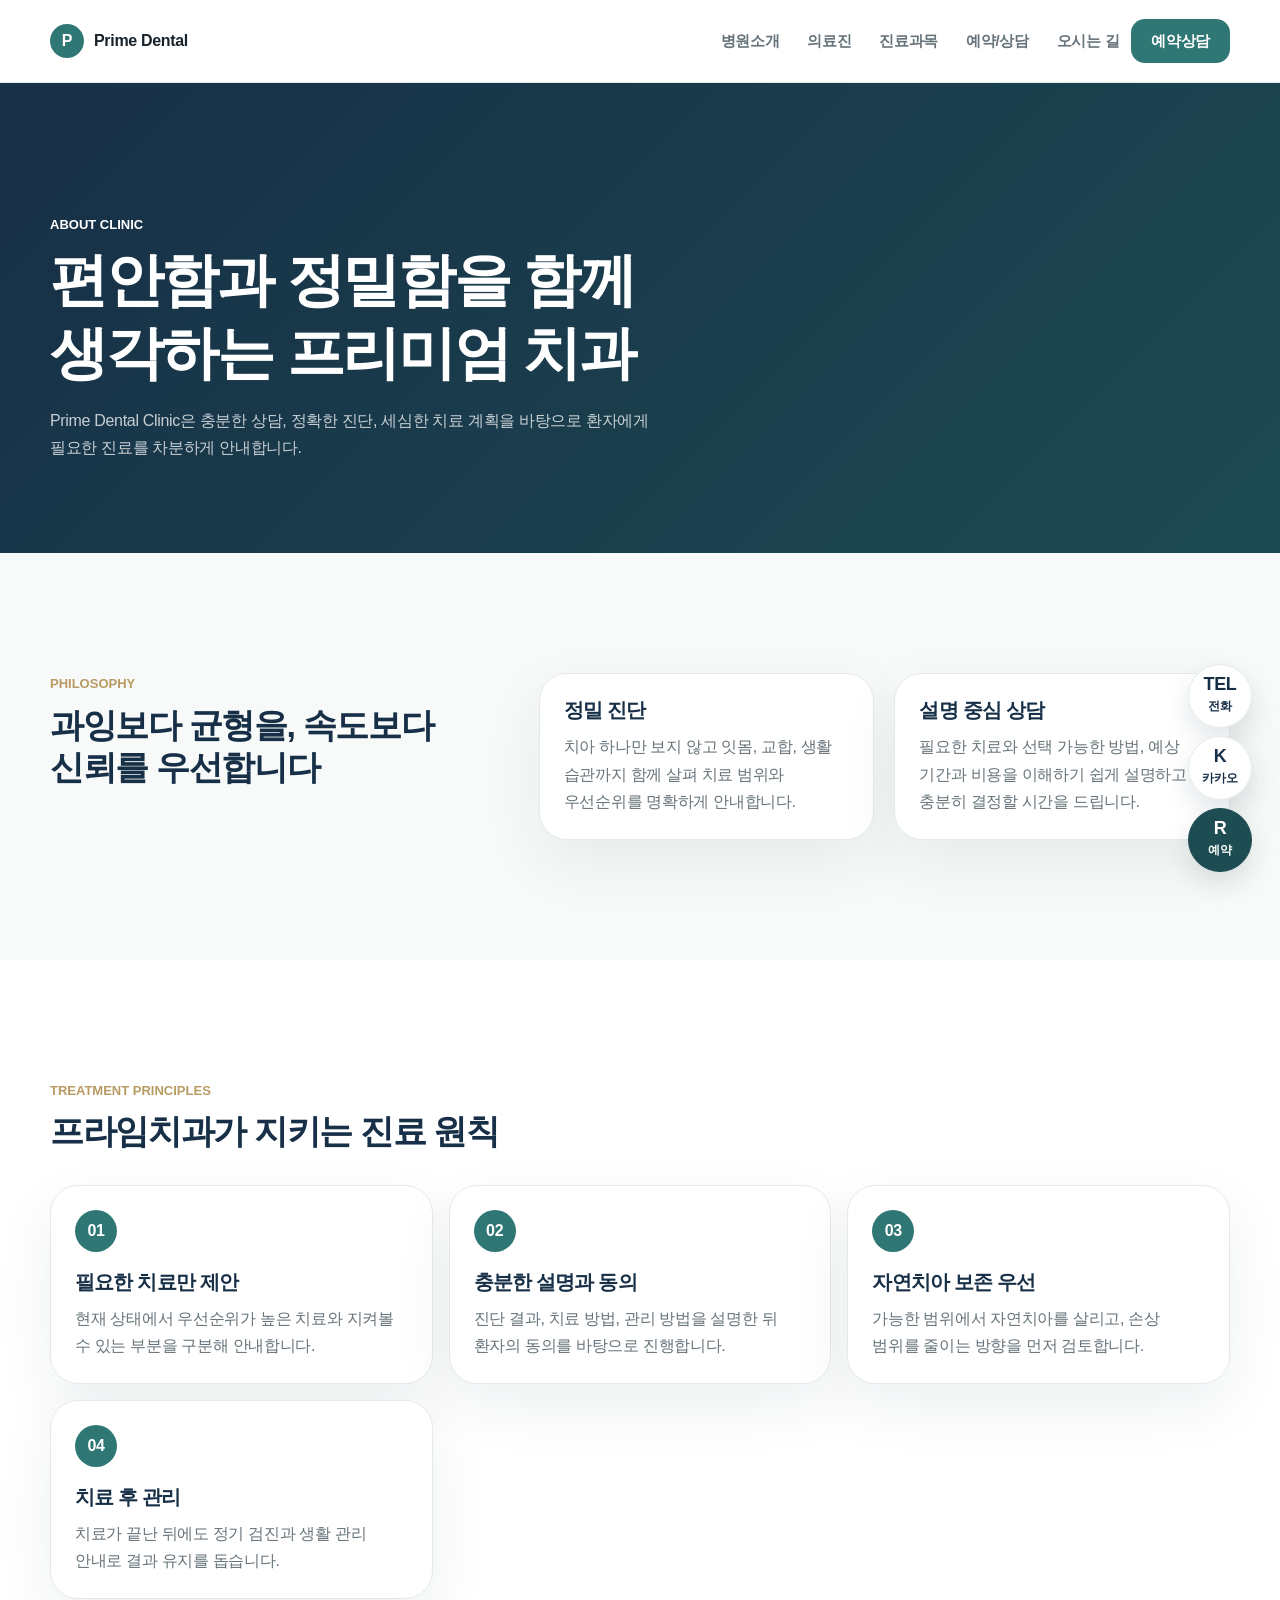
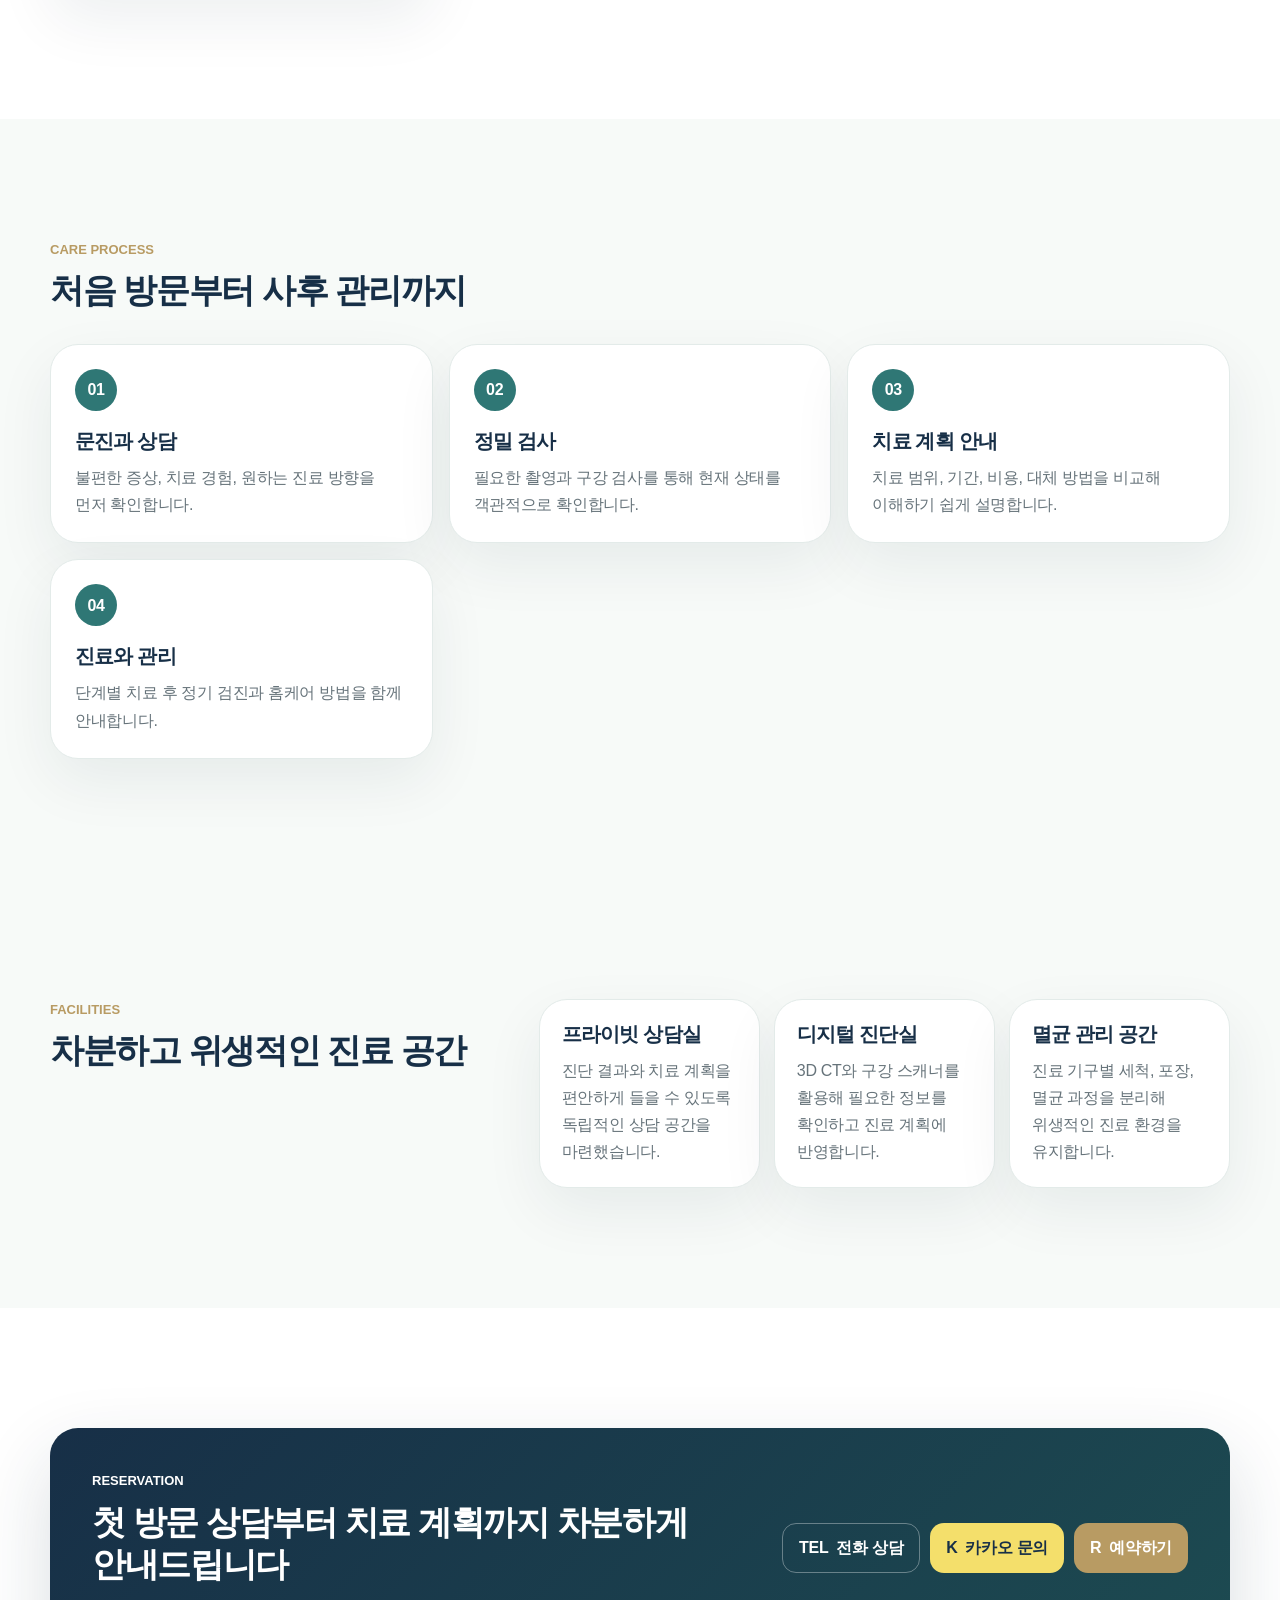
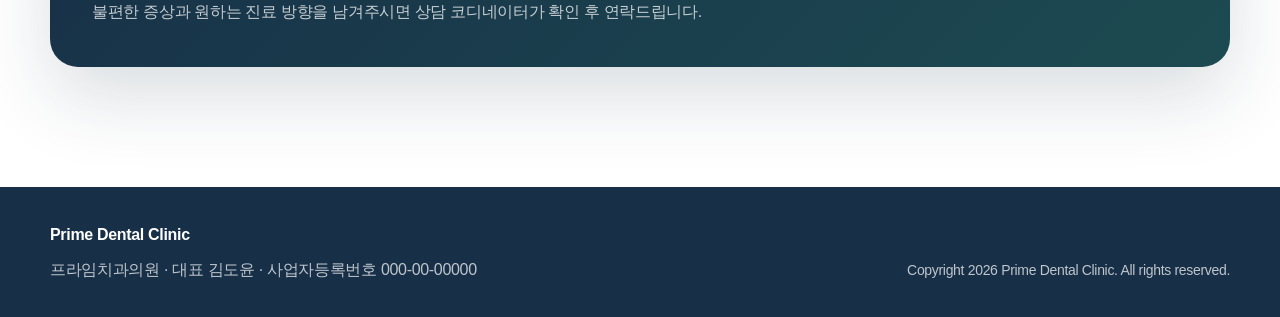
==== about.html @ 1d8fe6f3 "Initial dental site" ====
<!DOCTYPE html>
<html lang="ko">
<head>
  <meta charset="UTF-8">
  <meta name="viewport" content="width=device-width, initial-scale=1.0">
  <title>병원소개 | Prime Dental Clinic</title>
  <link rel="icon" href="data:image/svg+xml,%3Csvg xmlns='http://www.w3.org/2000/svg' viewBox='0 0 16 16'%3E%3Crect width='16' height='16' rx='8' fill='%232f7775'/%3E%3Ctext x='8' y='11' font-size='9' text-anchor='middle' fill='white' font-family='Arial'%3EP%3C/text%3E%3C/svg%3E">
  <link rel="stylesheet" href="css/reset.css">
  <link rel="stylesheet" href="css/common.css">
  <link rel="stylesheet" href="css/main.css">
  <link rel="stylesheet" href="css/responsive.css">
</head>
<body>
  <header class="site-header" id="siteHeader">
    <div class="container header-container">
      <a href="index.html" class="site-logo" aria-label="Prime Dental Clinic 홈">
        <span class="logo-mark">P</span>
        <span class="logo-text">Prime Dental</span>
      </a>
      <nav class="header-nav" aria-label="주요 메뉴">
        <a href="about.html">병원소개</a>
        <a href="doctors.html">의료진</a>
        <a href="treatments.html">진료과목</a>
        <a href="reservation.html">예약/상담</a>
        <a href="location.html">오시는 길</a>
      </nav>
      <div class="header-actions">
        <a href="reservation.html" class="header-button">예약상담</a>
        <button class="hamburger-button" type="button" aria-label="메뉴 열기" aria-controls="mobileMenu" aria-expanded="false">
          <span></span>
          <span></span>
          <span></span>
        </button>
      </div>
    </div>
    <nav class="mobile-menu" id="mobileMenu" aria-label="모바일 메뉴">
      <div class="container mobile-menu-container">
        <a href="about.html">병원소개</a>
        <a href="doctors.html">의료진</a>
        <a href="treatments.html">진료과목</a>
        <a href="reservation.html">예약/상담</a>
        <a href="location.html">오시는 길</a>
      </div>
    </nav>
  </header>

  <main>
    <section class="subpage-hero">
      <div class="container reveal">
        <p class="section-eyebrow">About Clinic</p>
        <h1>편안함과 정밀함을 함께 생각하는 프리미엄 치과</h1>
        <p>Prime Dental Clinic은 충분한 상담, 정확한 진단, 세심한 치료 계획을 바탕으로 환자에게 필요한 진료를 차분하게 안내합니다.</p>
      </div>
    </section>

    <section class="subpage-section">
      <div class="container section-grid">
        <div class="section-heading reveal">
          <p class="section-eyebrow">Philosophy</p>
          <h2>과잉보다 균형을, 속도보다 신뢰를 우선합니다</h2>
        </div>
        <div class="split-content reveal delay-1">
          <article class="info-card">
            <h3>정밀 진단</h3>
            <p>치아 하나만 보지 않고 잇몸, 교합, 생활 습관까지 함께 살펴 치료 범위와 우선순위를 명확하게 안내합니다.</p>
          </article>
          <article class="info-card">
            <h3>설명 중심 상담</h3>
            <p>필요한 치료와 선택 가능한 방법, 예상 기간과 비용을 이해하기 쉽게 설명하고 충분히 결정할 시간을 드립니다.</p>
          </article>
        </div>
      </div>
    </section>

    <section class="value-section">
      <div class="container">
        <div class="section-heading reveal">
          <p class="section-eyebrow">Treatment Principles</p>
          <h2>프라임치과가 지키는 진료 원칙</h2>
        </div>
        <div class="card-grid value-grid">
          <article class="value-card reveal">
            <span class="number-badge">01</span>
            <h3>필요한 치료만 제안</h3>
            <p>현재 상태에서 우선순위가 높은 치료와 지켜볼 수 있는 부분을 구분해 안내합니다.</p>
          </article>
          <article class="value-card reveal delay-1">
            <span class="number-badge">02</span>
            <h3>충분한 설명과 동의</h3>
            <p>진단 결과, 치료 방법, 관리 방법을 설명한 뒤 환자의 동의를 바탕으로 진행합니다.</p>
          </article>
          <article class="value-card reveal delay-2">
            <span class="number-badge">03</span>
            <h3>자연치아 보존 우선</h3>
            <p>가능한 범위에서 자연치아를 살리고, 손상 범위를 줄이는 방향을 먼저 검토합니다.</p>
          </article>
          <article class="value-card reveal delay-3">
            <span class="number-badge">04</span>
            <h3>치료 후 관리</h3>
            <p>치료가 끝난 뒤에도 정기 검진과 생활 관리 안내로 결과 유지를 돕습니다.</p>
          </article>
        </div>
      </div>
    </section>

    <section class="process-section">
      <div class="container">
        <div class="section-heading reveal">
          <p class="section-eyebrow">Care Process</p>
          <h2>처음 방문부터 사후 관리까지</h2>
        </div>
        <div class="card-grid process-grid">
          <article class="process-card reveal">
            <span class="number-badge">01</span>
            <h3>문진과 상담</h3>
            <p>불편한 증상, 치료 경험, 원하는 진료 방향을 먼저 확인합니다.</p>
          </article>
          <article class="process-card reveal delay-1">
            <span class="number-badge">02</span>
            <h3>정밀 검사</h3>
            <p>필요한 촬영과 구강 검사를 통해 현재 상태를 객관적으로 확인합니다.</p>
          </article>
          <article class="process-card reveal delay-2">
            <span class="number-badge">03</span>
            <h3>치료 계획 안내</h3>
            <p>치료 범위, 기간, 비용, 대체 방법을 비교해 이해하기 쉽게 설명합니다.</p>
          </article>
          <article class="process-card reveal delay-3">
            <span class="number-badge">04</span>
            <h3>진료와 관리</h3>
            <p>단계별 치료 후 정기 검진과 홈케어 방법을 함께 안내합니다.</p>
          </article>
        </div>
      </div>
    </section>

    <section class="equipment-section">
      <div class="container section-grid">
        <div class="section-heading reveal">
          <p class="section-eyebrow">Facilities</p>
          <h2>차분하고 위생적인 진료 공간</h2>
        </div>
        <div class="equipment-list reveal delay-1">
          <article>
            <h3>프라이빗 상담실</h3>
            <p>진단 결과와 치료 계획을 편안하게 들을 수 있도록 독립적인 상담 공간을 마련했습니다.</p>
          </article>
          <article>
            <h3>디지털 진단실</h3>
            <p>3D CT와 구강 스캐너를 활용해 필요한 정보를 확인하고 진료 계획에 반영합니다.</p>
          </article>
          <article>
            <h3>멸균 관리 공간</h3>
            <p>진료 기구별 세척, 포장, 멸균 과정을 분리해 위생적인 진료 환경을 유지합니다.</p>
          </article>
        </div>
      </div>
    </section>

    <section class="cta-section">
      <div class="container">
        <div class="cta-box reveal">
          <div class="cta-content">
            <p class="section-eyebrow">Reservation</p>
            <h2>첫 방문 상담부터 치료 계획까지 차분하게 안내드립니다</h2>
            <p>불편한 증상과 원하는 진료 방향을 남겨주시면 상담 코디네이터가 확인 후 연락드립니다.</p>
          </div>
          <div class="cta-actions">
            <a href="tel:0200000000" class="cta-button cta-button-outline"><span aria-hidden="true">TEL</span>전화 상담</a>
            <a href="#" class="cta-button cta-button-kakao"><span aria-hidden="true">K</span>카카오 문의</a>
            <a href="reservation.html" class="cta-button cta-button-primary"><span aria-hidden="true">R</span>예약하기</a>
          </div>
        </div>
      </div>
    </section>
  </main>

  <footer class="site-footer">
    <div class="container footer-container">
      <div>
        <strong>Prime Dental Clinic</strong>
        <p>프라임치과의원 · 대표 김도윤 · 사업자등록번호 000-00-00000</p>
      </div>
      <p class="copyright">Copyright 2026 Prime Dental Clinic. All rights reserved.</p>
    </div>
  </footer>

  <div class="fixed-cta" aria-label="빠른 상담 메뉴">
    <a href="tel:0200000000" class="fixed-cta-button"><span aria-hidden="true">TEL</span><strong>전화</strong></a>
    <a href="#" class="fixed-cta-button"><span aria-hidden="true">K</span><strong>카카오</strong></a>
    <a href="reservation.html" class="fixed-cta-button primary"><span aria-hidden="true">R</span><strong>예약</strong></a>
  </div>

  <script src="js/main.js"></script>
  <script src="js/slider.js"></script>
</body>
</html>
---- css/common.css ----
:root {
  --primary: #2f7775;
  --primary-dark: #1d4d52;
  --secondary: #e8f4ef;
  --accent: #b89b63;
  --text: #17222b;
  --subtext: #66737a;
  --line: #e3ebe9;
  --bg: #ffffff;
  --bg-soft: #f7faf8;
  --navy: #172f47;
  --white: #ffffff;
  --accent-soft: #f2eadb;
  --font-base: "Pretendard", "Noto Sans KR", sans-serif;
  --container-width: 1180px;
  --container-padding: 20px;
  --header-height: 64px;
  --radius-small: 14px;
  --radius-medium: 28px;
  --radius-large: 32px;
  --shadow-soft: 0 22px 60px rgba(15, 45, 58, 0.07);
  --shadow-hover: 0 30px 72px rgba(15, 45, 58, 0.12);
  --transition-base: 0.3s ease;
}

*,
*::before,
*::after {
  word-break: keep-all;
  overflow-wrap: break-word;
}

body {
  font-family: var(--font-base);
  color: var(--text);
  background: var(--bg);
  line-height: 1.7;
  letter-spacing: -0.02em;
  overflow-x: hidden;
  padding-bottom: 82px;
}

img {
  max-width: 100%;
}

.container {
  width: 100%;
  max-width: calc(var(--container-width) + (var(--container-padding) * 2));
  margin: 0 auto;
  padding: 0 var(--container-padding);
}

.section-heading {
  max-width: 680px;
  margin-bottom: 32px;
}

.section-eyebrow {
  margin-bottom: 8px;
  color: var(--accent);
  font-size: 13px;
  font-weight: 700;
  letter-spacing: 0;
  text-transform: uppercase;
}

h1,
h2,
h3 {
  color: var(--navy);
  line-height: 1.25;
  font-weight: 700;
  letter-spacing: -0.04em;
}

h1 {
  font-size: 30px;
}

h2 {
  font-size: 25px;
}

h3 {
  font-size: 20px;
}

p {
  color: var(--subtext);
}

.primary-button,
.secondary-button,
.header-button {
  display: inline-flex;
  align-items: center;
  justify-content: center;
  min-height: 46px;
  padding: 0 18px;
  border-radius: var(--radius-small);
  font-size: 15px;
  font-weight: 700;
  white-space: nowrap;
  transition: transform var(--transition-base), box-shadow var(--transition-base), background var(--transition-base), border-color var(--transition-base);
}

.primary-button,
.header-button {
  color: var(--white);
  background: var(--primary);
}

.secondary-button {
  color: var(--primary-dark);
  border: 1px solid var(--line);
  background: var(--bg);
}

.primary-button:hover,
.secondary-button:hover,
.header-button:hover {
  transform: translateY(-2px);
  box-shadow: var(--shadow-soft);
}

.secondary-button:hover {
  border-color: rgba(47, 119, 117, 0.2);
  background: var(--secondary);
}

a:focus-visible,
button:focus-visible,
input:focus-visible,
select:focus-visible {
  outline: 3px solid rgba(47, 119, 117, 0.28);
  outline-offset: 4px;
}

a:focus,
button:focus,
input:focus,
select:focus {
  outline: 3px solid rgba(47, 119, 117, 0.28);
  outline-offset: 4px;
}

.section-grid {
  display: grid;
  gap: 28px;
}

.card-grid {
  display: grid;
  gap: 16px;
}

.reveal {
  opacity: 0;
  transform: translateY(32px);
  transition: opacity 0.7s ease, transform 0.7s ease;
}

.reveal.is-visible {
  opacity: 1;
  transform: translateY(0);
}

.delay-1 {
  transition-delay: 0.12s;
}

.delay-2 {
  transition-delay: 0.24s;
}

.delay-3 {
  transition-delay: 0.36s;
}

@media (prefers-reduced-motion: reduce) {
  .reveal {
    opacity: 1;
    transform: none;
    transition: none;
  }

  .delay-1,
  .delay-2,
  .delay-3 {
    transition-delay: 0s;
  }
}
---- css/main.css ----
﻿.site-header {
  position: fixed;
  top: 0;
  left: 0;
  right: 0;
  z-index: 1000;
  background: rgba(255, 255, 255, 0.82);
  border-bottom: 1px solid var(--line);
  backdrop-filter: blur(18px);
  -webkit-backdrop-filter: blur(18px);
}

.site-header.is-scrolled {
  box-shadow: 0 18px 46px rgba(23, 47, 71, 0.08);
}

main {
  padding-top: var(--header-height);
}

.header-container {
  display: flex;
  align-items: center;
  justify-content: space-between;
  height: var(--header-height);
  gap: 12px;
}

.site-logo {
  display: inline-flex;
  align-items: center;
  gap: 10px;
  flex: 0 1 auto;
  min-width: 0;
  font-weight: 800;
}

.logo-mark {
  display: inline-flex;
  align-items: center;
  justify-content: center;
  width: 34px;
  height: 34px;
  flex: 0 0 34px;
  border-radius: 50%;
  color: var(--white);
  background: var(--primary);
}

.logo-text {
  overflow: hidden;
  text-overflow: ellipsis;
  white-space: nowrap;
}

.header-nav {
  display: none;
}

.header-actions {
  display: inline-flex;
  align-items: center;
  justify-content: flex-end;
  gap: 8px;
  flex: 0 0 auto;
}

.header-button {
  min-height: 38px;
  padding: 0 13px;
  font-size: 13px;
}

.hamburger-button {
  width: 40px;
  height: 40px;
  display: inline-flex;
  flex: 0 0 40px;
  flex-direction: column;
  align-items: center;
  justify-content: center;
  gap: 5px;
  border-radius: var(--radius-small);
  color: var(--navy);
  background: transparent;
}

.hamburger-button span {
  width: 20px;
  height: 2px;
  border-radius: 999px;
  background: currentColor;
}

.mobile-menu {
  display: none;
  border-top: 1px solid var(--line);
  background: rgba(255, 255, 255, 0.94);
}

.mobile-menu.is-open {
  display: block;
}

.mobile-menu-container {
  display: grid;
  gap: 4px;
  padding-top: 14px;
  padding-bottom: 18px;
}

.mobile-menu a {
  display: block;
  padding: 13px 4px;
  color: var(--navy);
  font-size: 15px;
  font-weight: 700;
}

.hero-section {
  position: relative;
  min-height: 640px;
  display: flex;
  align-items: center;
  overflow: hidden;
  padding: 72px 0 28px;
  background:
    linear-gradient(90deg, rgba(23, 47, 71, 0.94) 0%, rgba(23, 47, 71, 0.78) 48%, rgba(23, 47, 71, 0.52) 100%),
    linear-gradient(135deg, #193149 0%, #2e6d6a 54%, #d7e2df 100%);
}

/* Subpage shared styles */
.subpage-hero {
  padding: 92px 0 64px;
  color: var(--white);
  background:
    linear-gradient(135deg, rgba(23, 47, 71, 0.96), rgba(29, 77, 82, 0.9)),
    var(--navy);
}

.subpage-hero .section-eyebrow,
.subpage-hero h1,
.subpage-hero p {
  color: var(--white);
}

.subpage-hero h1 {
  max-width: 780px;
  font-size: clamp(36px, 11vw, 58px);
}

.subpage-hero p:not(.section-eyebrow) {
  max-width: 620px;
  margin-top: 18px;
  color: rgba(255, 255, 255, 0.76);
}

.subpage-section,
.value-section,
.process-section,
.reservation-page-section {
  padding: 72px 0;
}

.subpage-section:nth-of-type(even),
.process-section,
.reservation-page-section {
  background: var(--bg-soft);
}

.info-card,
.value-card,
.process-card,
.doctor-detail-card,
.treatment-detail-card,
.reservation-guide-card {
  border: 1px solid var(--line);
  border-radius: var(--radius-medium);
  background: var(--bg);
  box-shadow: var(--shadow-soft);
}

.info-card,
.value-card,
.process-card,
.reservation-guide-card {
  padding: 24px;
}

.info-card h3,
.value-card h3,
.process-card h3,
.reservation-guide-card h3 {
  margin-bottom: 10px;
}

.value-card,
.process-card,
.doctor-detail-card,
.treatment-detail-card,
.info-card {
  transition: transform var(--transition-base), box-shadow var(--transition-base), border-color var(--transition-base);
}

.value-card:hover,
.process-card:hover,
.doctor-detail-card:hover,
.treatment-detail-card:hover,
.info-card:hover {
  transform: translateY(-6px);
  border-color: rgba(184, 155, 99, 0.3);
  box-shadow: var(--shadow-hover);
}

.number-badge {
  display: inline-flex;
  align-items: center;
  justify-content: center;
  width: 42px;
  height: 42px;
  margin-bottom: 18px;
  border-radius: 50%;
  color: var(--white);
  background: var(--primary);
  font-weight: 800;
}

.doctor-detail-card,
.treatment-detail-card {
  overflow: hidden;
}

.doctor-detail-photo,
.treatment-detail-image {
  position: relative;
  overflow: hidden;
  aspect-ratio: 16 / 10;
  background:
    linear-gradient(135deg, rgba(47, 119, 117, 0.16), rgba(184, 155, 99, 0.16)),
    var(--secondary);
}

.treatment-detail-image::before {
  content: "";
  position: absolute;
  inset: 12%;
  border-radius: 50%;
  background:
    radial-gradient(circle at 42% 38%, rgba(255, 255, 255, 0.72) 0 10%, transparent 11%),
    linear-gradient(145deg, rgba(255, 255, 255, 0.42), rgba(255, 255, 255, 0.08));
  transition: transform var(--transition-base);
}

.treatment-detail-card:hover .treatment-detail-image::before {
  transform: scale(1.04);
}

.doctor-detail-content,
.treatment-detail-content {
  padding: 24px;
}

.doctor-detail-content > span,
.treatment-detail-content > span {
  display: inline-flex;
  margin-bottom: 12px;
  color: var(--accent);
  font-size: 13px;
  font-weight: 800;
}

.tag-list {
  display: flex;
  flex-wrap: wrap;
  gap: 8px;
  margin-top: 18px;
}

.tag-list span {
  display: inline-flex;
  min-height: 32px;
  align-items: center;
  padding: 0 12px;
  border-radius: 999px;
  color: var(--primary-dark);
  background: var(--secondary);
  font-size: 13px;
  font-weight: 700;
}

.career-list {
  display: grid;
  gap: 8px;
  margin-top: 18px;
  color: var(--subtext);
  font-size: 14px;
}

.career-list li {
  padding-left: 12px;
  border-left: 2px solid var(--line);
}

.doctor-philosophy {
  margin-top: 18px;
  padding: 16px;
  border-radius: var(--radius-small);
  color: var(--primary-dark);
  background: var(--secondary);
  font-size: 14px;
  font-weight: 700;
}

.recommend-box {
  margin-top: 18px;
  padding: 16px;
  border-radius: var(--radius-small);
  background: var(--bg-soft);
}

.recommend-box strong {
  display: block;
  margin-bottom: 4px;
  color: var(--navy);
}

.detail-button {
  display: inline-flex;
  align-items: center;
  justify-content: center;
  min-height: 40px;
  margin-top: 18px;
  padding: 0 14px;
  border-radius: var(--radius-small);
  color: var(--white);
  background: var(--primary);
  font-size: 14px;
  font-weight: 800;
  transition: transform var(--transition-base), box-shadow var(--transition-base), background var(--transition-base);
}

.detail-button:hover {
  transform: translateY(-2px);
  background: var(--primary-dark);
  box-shadow: var(--shadow-soft);
}

.split-content {
  display: grid;
  gap: 20px;
}

.reservation-page-grid {
  display: grid;
  gap: 20px;
}

/* Reservation page */
.reservation-page-card {
  padding: 28px;
  border: 1px solid var(--line);
  border-radius: var(--radius-medium);
  background: var(--bg);
  box-shadow: var(--shadow-soft);
}

.reservation-page-card .reservation-form {
  margin-top: 24px;
  grid-template-columns: 1fr;
}

.contact-list {
  display: grid;
  gap: 12px;
}

.reservation-guide-card .location-buttons {
  margin-top: 18px;
}

.form-wide {
  grid-column: 1 / -1;
}

.reservation-form textarea {
  width: 100%;
  min-height: 132px;
  padding: 12px;
  resize: vertical;
  border: 1px solid var(--line);
  border-radius: var(--radius-small);
  color: var(--text);
  background: var(--bg);
}

.reservation-form .form-checkbox {
  grid-column: 1 / -1;
  display: flex;
  align-items: flex-start;
  gap: 10px;
  color: var(--subtext);
  font-size: 14px;
  font-weight: 500;
}

.reservation-form .form-checkbox input {
  width: 18px;
  height: 18px;
  margin-top: 3px;
  flex: 0 0 18px;
}

.contact-list li {
  padding: 18px;
  border-radius: var(--radius-small);
  background: var(--bg-soft);
}

.contact-list strong {
  display: block;
  margin-bottom: 4px;
  color: var(--navy);
}

.hero-section::before {
  content: "";
  position: absolute;
  inset: 0;
  background:
    radial-gradient(circle at 78% 28%, rgba(255, 255, 255, 0.34) 0 9%, transparent 22%),
    linear-gradient(135deg, transparent 0 42%, rgba(255, 255, 255, 0.16) 42% 58%, transparent 58%),
    linear-gradient(90deg, transparent 0 46%, rgba(232, 244, 239, 0.2) 46% 100%);
  opacity: 0.9;
}

.hero-section::after {
  content: "";
  position: absolute;
  right: -90px;
  bottom: -140px;
  width: min(620px, 82vw);
  aspect-ratio: 1;
  border-radius: 50%;
  border: 1px solid rgba(255, 255, 255, 0.2);
  background: rgba(255, 255, 255, 0.08);
}

.hero-container {
  position: relative;
  z-index: 1;
  display: grid;
  gap: 38px;
}

.hero-content {
  max-width: 720px;
}

.hero-badge {
  display: inline-flex;
  align-items: center;
  min-height: 32px;
  padding: 0 12px;
  border: 1px solid rgba(255, 255, 255, 0.28);
  border-radius: 999px;
  color: rgba(255, 255, 255, 0.86);
  background: rgba(255, 255, 255, 0.08);
  font-size: 12px;
  font-weight: 800;
  letter-spacing: 0;
}

.hero-title {
  max-width: 760px;
  margin-top: 18px;
  color: var(--white);
  font-size: clamp(42px, 12vw, 64px);
  line-height: 1.12;
}

.hero-description {
  max-width: 620px;
  margin-top: 18px;
  color: rgba(255, 255, 255, 0.78);
  font-size: clamp(16px, 4vw, 20px);
}

.hero-actions {
  display: flex;
  flex-direction: column;
  gap: 12px;
  margin-top: 30px;
}

.hero-actions .primary-button,
.hero-actions .secondary-button {
  width: 100%;
  min-height: 52px;
}

.hero-primary-button {
  background: var(--accent);
}

.hero-secondary-button {
  color: var(--white);
  border-color: rgba(255, 255, 255, 0.44);
  background: rgba(255, 255, 255, 0.08);
}

.hero-quick-cards {
  display: grid;
  gap: 12px;
}

.hero-quick-card {
  padding: 18px;
  border: 1px solid rgba(255, 255, 255, 0.18);
  border-radius: var(--radius-medium);
  background: rgba(255, 255, 255, 0.92);
  box-shadow: 0 24px 64px rgba(9, 26, 42, 0.12);
}

.hero-quick-card span {
  display: block;
  color: var(--accent);
  font-size: 13px;
  font-weight: 800;
}

.hero-quick-card strong {
  display: block;
  margin-top: 7px;
  color: var(--navy);
  font-size: 18px;
  line-height: 1.35;
}

.hero-quick-card p {
  margin-top: 4px;
  font-size: 14px;
}

.quick-reservation-section {
  padding: 24px 0 56px;
}

.reservation-box {
  padding: 28px;
  border: 1px solid var(--line);
  border-radius: var(--radius-medium);
  background: var(--bg);
  box-shadow: var(--shadow-soft);
}

.reservation-title {
  margin-bottom: 20px;
}

.reservation-form {
  display: grid;
  gap: 14px;
}

.reservation-form label {
  display: grid;
  gap: 6px;
  color: var(--text);
  font-size: 14px;
  font-weight: 700;
}

.reservation-form input,
.reservation-form select,
.reservation-form textarea {
  width: 100%;
  padding: 0 12px;
  border: 1px solid var(--line);
  border-radius: var(--radius-small);
  color: var(--text);
  background: var(--bg);
}

.reservation-form input,
.reservation-form select {
  height: 46px;
}

.reservation-form button {
  height: 46px;
  border-radius: var(--radius-small);
  color: var(--white);
  font-weight: 700;
  background: var(--primary-dark);
}

.clinic-section,
.treatment-section,
.doctors-section,
.before-after-section,
.equipment-section,
.review-section,
.faq-section,
.cta-section,
.location-section {
  padding: 72px 0;
}

.clinic-section,
.doctors-section,
.equipment-section,
.faq-section,
.location-section {
  background: var(--bg-soft);
}

.feature-list {
  display: grid;
  gap: 10px;
  margin-top: 22px;
}

.feature-list li {
  padding: 16px 18px;
  border-left: 3px solid var(--accent);
  border-radius: var(--radius-small);
  background: var(--bg);
}

.doctor-card,
.review-card,
.equipment-list article {
  padding: 22px;
  border: 1px solid var(--line);
  border-radius: var(--radius-medium);
  background: var(--bg);
  box-shadow: var(--shadow-soft);
  transition: transform var(--transition-base), box-shadow var(--transition-base), border-color var(--transition-base);
}

.doctor-card:hover,
.review-card:hover,
.equipment-list article:hover {
  transform: translateY(-6px);
  border-color: rgba(184, 155, 99, 0.3);
  box-shadow: var(--shadow-hover);
}

.treatment-card {
  overflow: hidden;
  border: 1px solid var(--line);
  border-radius: var(--radius-medium);
  background: var(--bg);
  box-shadow: var(--shadow-soft);
  transition: transform var(--transition-base), box-shadow var(--transition-base), border-color var(--transition-base);
}

.treatment-card:hover {
  transform: translateY(-8px);
  border-color: rgba(184, 155, 99, 0.42);
  box-shadow: var(--shadow-hover);
}

.treatment-image {
  position: relative;
  aspect-ratio: 16 / 10;
  overflow: hidden;
  background:
    linear-gradient(135deg, rgba(23, 47, 71, 0.08), rgba(47, 119, 117, 0.26)),
    var(--secondary);
}

.treatment-image::before {
  content: "";
  position: absolute;
  inset: 12%;
  border-radius: 50%;
  background:
    radial-gradient(circle at 42% 38%, rgba(255, 255, 255, 0.7) 0 10%, transparent 11%),
    linear-gradient(145deg, rgba(255, 255, 255, 0.46), rgba(255, 255, 255, 0.08));
  transform: scale(1);
  transition: transform var(--transition-base);
}

.treatment-card:hover .treatment-image::before {
  transform: scale(1.04);
}

.treatment-content {
  padding: 22px;
}

.treatment-badge {
  display: inline-flex;
  margin-bottom: 14px;
  color: var(--accent);
  font-size: 12px;
  font-weight: 800;
  letter-spacing: 0;
}

.treatment-card p,
.review-card p,
.equipment-list p {
  margin-top: 10px;
}

.treatment-link {
  display: inline-flex;
  align-items: center;
  gap: 6px;
  margin-top: 20px;
  color: var(--primary-dark);
  font-size: 14px;
  font-weight: 800;
}

.treatment-link span {
  display: inline-block;
  transition: transform var(--transition-base);
}

.treatment-card:hover .treatment-link span {
  transform: translateX(4px);
}

.doctor-card {
  text-align: center;
}

.doctor-photo {
  width: 100%;
  aspect-ratio: 4 / 3;
  margin-bottom: 18px;
  border-radius: var(--radius-medium);
  background: linear-gradient(145deg, #dfe8ea, #f8f5ef);
}

.doctor-card p {
  color: var(--accent);
  font-size: 14px;
  font-weight: 700;
}

.doctor-card span {
  display: block;
  margin-top: 8px;
  color: var(--subtext);
}

.before-after-grid {
  display: grid;
  gap: 16px;
}

.case-card {
  overflow: hidden;
  border: 1px solid var(--line);
  border-radius: var(--radius-medium);
  background: var(--bg);
  box-shadow: var(--shadow-soft);
  transition: box-shadow var(--transition-base), border-color var(--transition-base);
}

.case-card:hover {
  border-color: rgba(184, 155, 99, 0.3);
  box-shadow: var(--shadow-hover);
}

.case-images {
  display: grid;
  grid-template-columns: repeat(2, minmax(0, 1fr));
  gap: 1px;
  background: var(--line);
}

.case-image {
  aspect-ratio: 4 / 3;
  display: flex;
  align-items: flex-start;
  justify-content: flex-start;
  padding: 12px;
  background:
    linear-gradient(145deg, rgba(23, 47, 71, 0.08), rgba(255, 255, 255, 0.2)),
    var(--secondary);
}

.case-image.after {
  background:
    linear-gradient(145deg, rgba(184, 155, 99, 0.15), rgba(255, 255, 255, 0.25)),
    var(--accent-soft);
}

.case-image span {
  display: inline-flex;
  min-height: 26px;
  align-items: center;
  padding: 0 9px;
  border-radius: 999px;
  color: var(--navy);
  background: rgba(255, 255, 255, 0.78);
  font-size: 12px;
  font-weight: 800;
  letter-spacing: 0;
}

.case-content {
  display: flex;
  align-items: flex-start;
  justify-content: space-between;
  gap: 16px;
  padding: 20px;
}

.case-content p {
  margin-top: 8px;
  font-size: 15px;
}

.case-period {
  flex: 0 0 auto;
  padding: 6px 10px;
  border-radius: 999px;
  color: var(--primary-dark);
  background: var(--secondary);
  font-size: 13px;
  font-weight: 800;
}

.case-notice {
  margin-top: 18px;
  color: var(--subtext);
  font-size: 14px;
}

.equipment-list {
  display: grid;
  gap: 14px;
}

.review-card span {
  display: block;
  margin-top: 18px;
  color: var(--primary);
  font-size: 14px;
  font-weight: 700;
}

.review-slider {
  position: relative;
}

.review-track {
  position: relative;
  min-height: 230px;
  overflow: hidden;
}

.review-slide {
  position: absolute;
  inset: 0;
  opacity: 0;
  transform: translateX(16px);
  pointer-events: none;
  transition: opacity 0.45s ease, transform 0.45s ease;
}

.review-slide.is-active {
  opacity: 1;
  transform: translateX(0);
  pointer-events: auto;
}

.review-slide .review-card {
  min-height: 230px;
  display: flex;
  flex-direction: column;
  justify-content: center;
}

.review-slider-controls {
  display: flex;
  align-items: center;
  justify-content: center;
  gap: 12px;
  margin-top: 18px;
}

.slider-button {
  min-width: 56px;
  height: 36px;
  padding: 0 12px;
  border: 1px solid var(--line);
  border-radius: var(--radius-small);
  color: var(--navy);
  font-size: 13px;
  font-weight: 700;
  background: var(--bg);
  transition: transform var(--transition-base), box-shadow var(--transition-base), background var(--transition-base);
}

.slider-button:hover {
  transform: translateY(-2px);
  background: var(--secondary);
  box-shadow: var(--shadow-soft);
}

.slider-dots {
  display: inline-flex;
  align-items: center;
  justify-content: center;
  gap: 8px;
}

.slider-dot {
  width: 9px;
  height: 9px;
  padding: 0;
  border-radius: 50%;
  background: var(--line);
}

.slider-dot.is-active {
  background: var(--primary);
}

.faq-list {
  display: grid;
  gap: 12px;
}

.faq-item {
  border: 1px solid var(--line);
  border-radius: var(--radius-medium);
  background: var(--bg);
  overflow: hidden;
  box-shadow: var(--shadow-soft);
}

.faq-question {
  width: 100%;
  min-height: 56px;
  display: flex;
  align-items: center;
  justify-content: space-between;
  gap: 16px;
  padding: 16px 18px;
  color: var(--navy);
  text-align: left;
  font-weight: 700;
  background: transparent;
  transition: background var(--transition-base);
}

.faq-question:hover {
  background: var(--bg-soft);
}

.faq-icon {
  width: 28px;
  height: 28px;
  display: inline-flex;
  align-items: center;
  justify-content: center;
  flex: 0 0 28px;
  border-radius: 50%;
  color: var(--primary-dark);
  background: var(--secondary);
  font-size: 18px;
  line-height: 1;
}

.faq-answer {
  padding: 0 18px 18px;
}

.faq-answer p {
  margin: 0;
}

.cta-section {
  background: var(--bg);
}

.cta-box {
  display: grid;
  gap: 24px;
  padding: 28px;
  border-radius: var(--radius-medium);
  color: var(--white);
  background:
    linear-gradient(135deg, rgba(23, 47, 71, 0.96), rgba(29, 77, 82, 0.92)),
    var(--navy);
  box-shadow: 0 30px 76px rgba(23, 47, 71, 0.16);
}

.cta-content {
  max-width: 720px;
}

.cta-content h2,
.cta-content p {
  color: var(--white);
}

.cta-content p:not(.section-eyebrow) {
  margin-top: 12px;
  color: rgba(255, 255, 255, 0.74);
}

.cta-actions {
  display: grid;
  gap: 10px;
}

.cta-button {
  min-height: 50px;
  display: inline-flex;
  align-items: center;
  justify-content: center;
  gap: 8px;
  padding: 0 16px;
  border-radius: var(--radius-small);
  font-weight: 800;
  transition: transform var(--transition-base), box-shadow var(--transition-base), background var(--transition-base);
}

.cta-button:hover,
.location-button:hover,
.fixed-cta-button:hover {
  transform: translateY(-2px);
  box-shadow: var(--shadow-soft);
}

.cta-button-outline {
  color: var(--white);
  border: 1px solid rgba(255, 255, 255, 0.34);
}

.cta-button-kakao {
  color: var(--navy);
  background: #f4df6b;
}

.cta-button-primary {
  color: var(--white);
  background: var(--accent);
}

.fixed-cta {
  position: fixed;
  left: 0;
  right: 0;
  bottom: 0;
  z-index: 900;
  display: grid;
  grid-template-columns: repeat(3, minmax(0, 1fr));
  border-top: 1px solid var(--line);
  background: rgba(255, 255, 255, 0.96);
  box-shadow: 0 -12px 28px rgba(23, 47, 71, 0.1);
}

.fixed-cta-button {
  min-height: 64px;
  display: inline-flex;
  flex-direction: column;
  align-items: center;
  justify-content: center;
  gap: 3px;
  color: var(--navy);
  font-size: 12px;
  font-weight: 800;
  transition: transform var(--transition-base), box-shadow var(--transition-base), background var(--transition-base);
}

.fixed-cta-button span {
  font-size: 18px;
  line-height: 1;
}

.fixed-cta-button.primary {
  color: var(--white);
  background: var(--primary-dark);
}

/* Location page */
.location-content {
  display: grid;
  gap: 20px;
}

.location-content > * {
  min-width: 0;
}

.location-panel {
  display: grid;
  gap: 18px;
}

.map-placeholder {
  width: 100%;
  aspect-ratio: 4 / 3;
  align-self: start;
  display: flex;
  align-items: center;
  justify-content: center;
  border-radius: var(--radius-medium);
  color: var(--primary-dark);
  font-weight: 800;
  background:
    linear-gradient(135deg, rgba(47, 119, 117, 0.14), rgba(184, 155, 99, 0.16)),
    var(--secondary);
}

.map-placeholder span {
  display: inline-flex;
  min-height: 36px;
  align-items: center;
  padding: 0 14px;
  border-radius: 999px;
  background: rgba(255, 255, 255, 0.72);
}

.location-info {
  display: grid;
  gap: 12px;
}

.location-info li {
  padding: 18px;
  border: 1px solid var(--line);
  border-radius: var(--radius-medium);
  color: var(--subtext);
  background: var(--bg);
  box-shadow: var(--shadow-soft);
}

.location-info strong {
  display: block;
  margin-bottom: 4px;
  color: var(--navy);
}

.location-info span {
  display: block;
}

.location-buttons {
  display: grid;
  gap: 10px;
}

.location-button {
  min-height: 48px;
  display: inline-flex;
  align-items: center;
  justify-content: center;
  padding: 0 14px;
  border: 1px solid var(--line);
  border-radius: var(--radius-small);
  color: var(--primary-dark);
  font-weight: 800;
  background: var(--bg);
  transition: transform var(--transition-base), box-shadow var(--transition-base), background var(--transition-base), border-color var(--transition-base);
}

.location-button.primary {
  color: var(--white);
  border-color: var(--primary-dark);
  background: var(--primary-dark);
}

.site-footer {
  padding: 34px 0;
  color: rgba(255, 255, 255, 0.78);
  background: var(--navy);
}

.footer-container {
  display: grid;
  gap: 18px;
}

.site-footer strong {
  display: block;
  margin-bottom: 8px;
  color: var(--white);
}

.site-footer p {
  color: rgba(255, 255, 255, 0.72);
}

.copyright {
  font-size: 14px;
}
---- css/responsive.css ----
﻿@media (min-width: 640px) {
  :root {
    --container-padding: 28px;
  }

  h1 {
    font-size: 44px;
  }

  h2 {
    font-size: 34px;
  }

  .reservation-form,
  .treatment-grid,
  .before-after-grid {
    grid-template-columns: repeat(2, minmax(0, 1fr));
  }

  .reservation-page-card .reservation-form {
    grid-template-columns: repeat(2, minmax(0, 1fr));
  }

  .reservation-form button {
    align-self: end;
  }

  .doctor-grid {
    grid-template-columns: repeat(3, minmax(0, 1fr));
  }

  .value-grid,
  .process-grid,
  .doctor-detail-grid,
  .treatment-detail-grid {
    grid-template-columns: repeat(2, minmax(0, 1fr));
  }

  .hero-actions {
    flex-direction: row;
  }

  .hero-actions .primary-button,
  .hero-actions .secondary-button {
    width: auto;
  }

  .hero-quick-cards {
    grid-template-columns: repeat(3, minmax(0, 1fr));
  }
}

@media (min-width: 769px) {
  :root {
    --header-height: 82px;
  }

  .header-nav {
    display: flex;
    align-items: center;
    gap: 14px;
    margin-left: auto;
    color: var(--subtext);
    font-size: 14px;
    font-weight: 700;
  }

  .header-actions {
    gap: 12px;
  }

  .header-button {
    min-height: 44px;
    padding: 0 16px;
    font-size: 14px;
  }

  .hamburger-button,
  .mobile-menu {
    display: none;
  }
}

@media (min-width: 900px) {

  .hero-section {
    min-height: 720px;
    padding: 96px 0 44px;
  }

  .hero-container {
    min-height: 580px;
    align-content: end;
  }

  .reservation-box {
    display: grid;
    grid-template-columns: 240px minmax(0, 1fr);
    gap: 28px;
    align-items: end;
  }

  .reservation-title {
    margin-bottom: 0;
  }

  .reservation-form {
    grid-template-columns: repeat(4, minmax(0, 1fr));
  }

  .reservation-page-card .reservation-form {
    grid-template-columns: repeat(2, minmax(0, 1fr));
  }

  .section-grid {
    grid-template-columns: 0.8fr 1.2fr;
    align-items: start;
  }

  .location-section .section-grid {
    grid-template-columns: 1fr;
  }

  .clinic-section,
  .treatment-section,
  .doctors-section,
  .before-after-section,
  .equipment-section,
  .review-section,
  .faq-section,
  .cta-section,
  .location-section,
  .subpage-section,
  .value-section,
  .process-section,
  .reservation-page-section {
    padding: 120px 0;
  }

  .subpage-hero {
    padding: 132px 0 92px;
  }

  body {
    padding-bottom: 0;
  }

  .cta-box {
    grid-template-columns: minmax(0, 1fr) auto;
    align-items: center;
    padding: 42px;
  }

  .cta-actions {
    grid-template-columns: repeat(3, max-content);
    align-items: center;
  }

  .treatment-grid {
    grid-template-columns: repeat(3, minmax(0, 1fr));
  }

  .equipment-list {
    grid-template-columns: repeat(3, minmax(0, 1fr));
  }

  .value-grid,
  .process-grid,
  .treatment-detail-grid {
    grid-template-columns: repeat(3, minmax(0, 1fr));
  }

  .doctor-detail-grid {
    grid-template-columns: repeat(3, minmax(0, 1fr));
  }

  .split-content,
  .reservation-page-grid {
    grid-template-columns: minmax(0, 1fr) minmax(0, 1fr);
    align-items: start;
  }

  .before-after-grid {
    grid-template-columns: repeat(3, minmax(0, 1fr));
  }

  .location-content {
    grid-template-columns: minmax(0, 0.95fr) minmax(0, 1.05fr);
    align-items: stretch;
  }

  .location-buttons {
    grid-template-columns: repeat(3, minmax(0, 1fr));
  }

  .footer-container {
    grid-template-columns: 1fr auto;
    align-items: end;
  }

  .fixed-cta {
    left: auto;
    right: 28px;
    bottom: 28px;
    width: auto;
    grid-template-columns: 1fr;
    gap: 8px;
    border: 0;
    background: transparent;
    box-shadow: none;
  }

  .fixed-cta-button {
    width: 64px;
    min-height: 64px;
    border: 1px solid var(--line);
    border-radius: 50%;
    background: rgba(255, 255, 255, 0.96);
    box-shadow: 0 12px 26px rgba(23, 47, 71, 0.12);
  }

  .fixed-cta-button.primary {
    border-color: var(--primary-dark);
  }
}

@media (min-width: 1180px) {
  h1 {
    font-size: 56px;
  }

  .header-nav {
    gap: 28px;
    font-size: 15px;
  }

  .header-button {
    padding: 0 20px;
    font-size: 15px;
  }
}
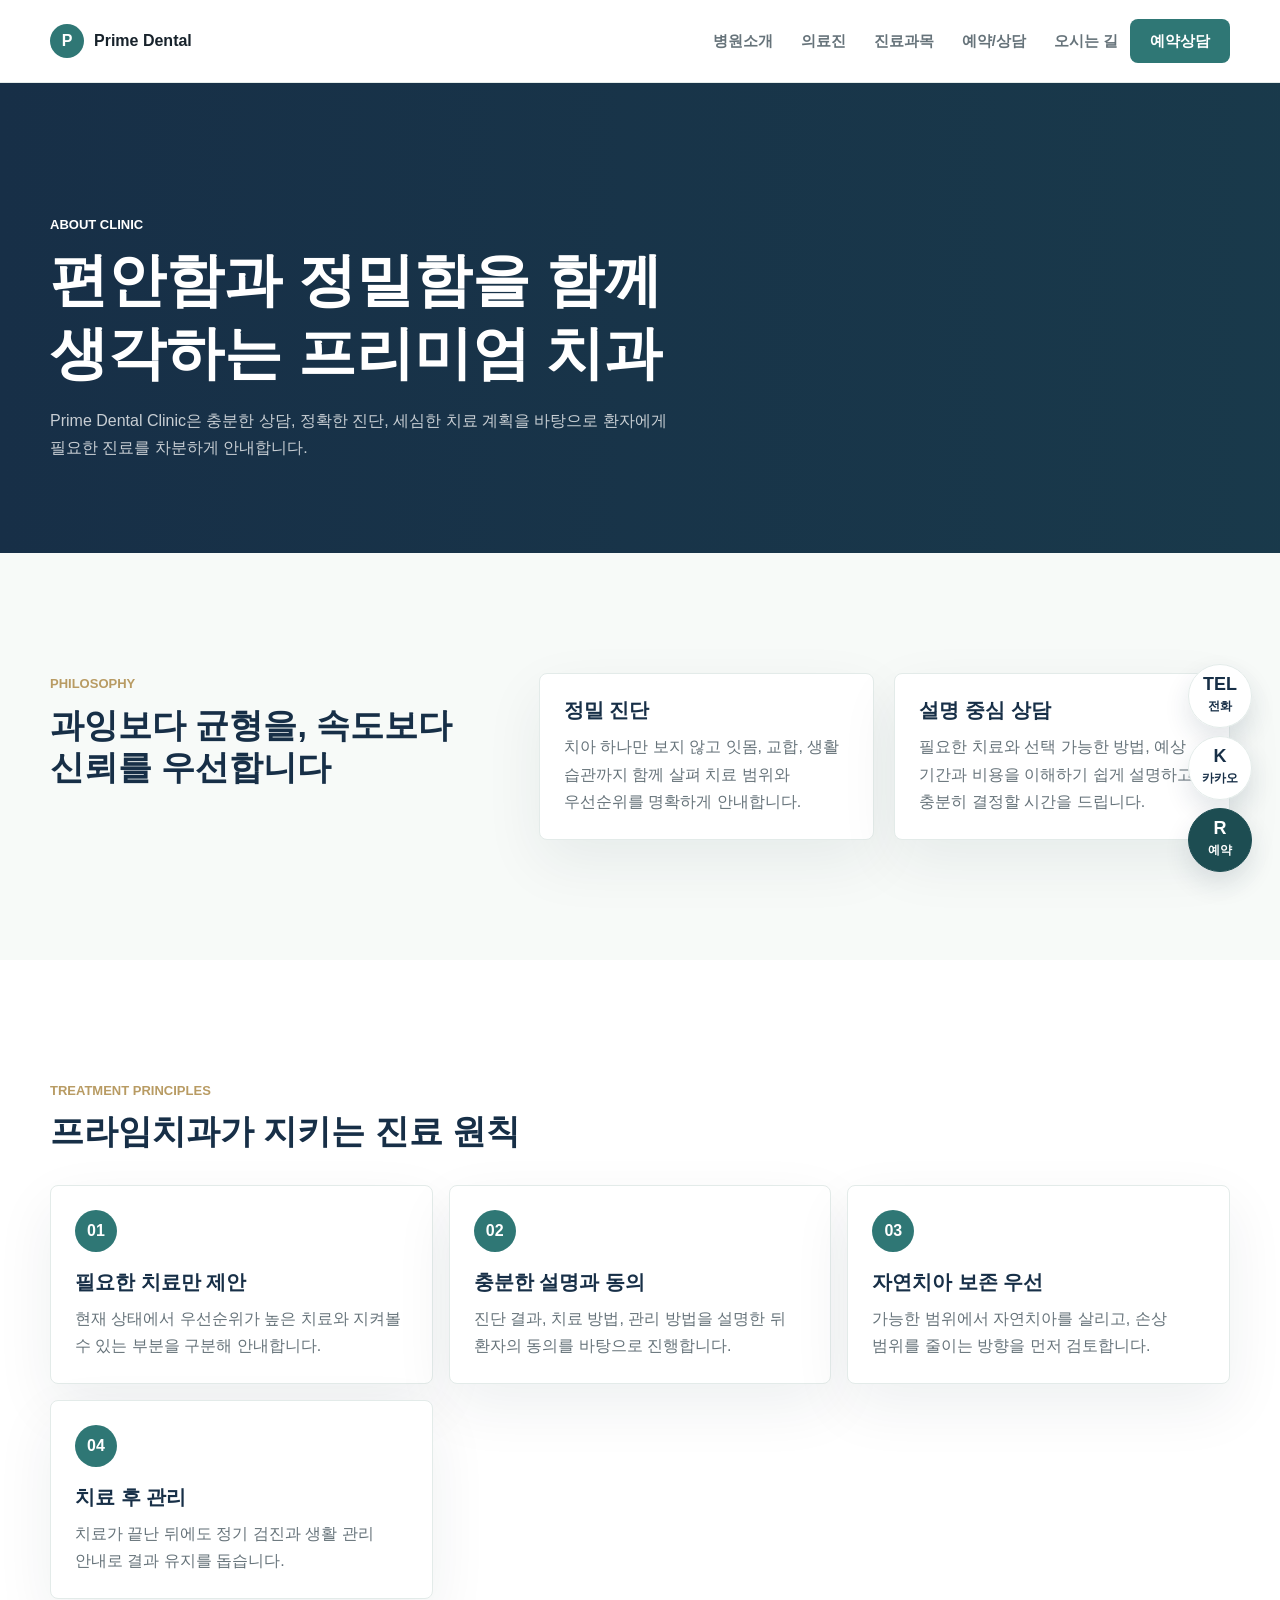
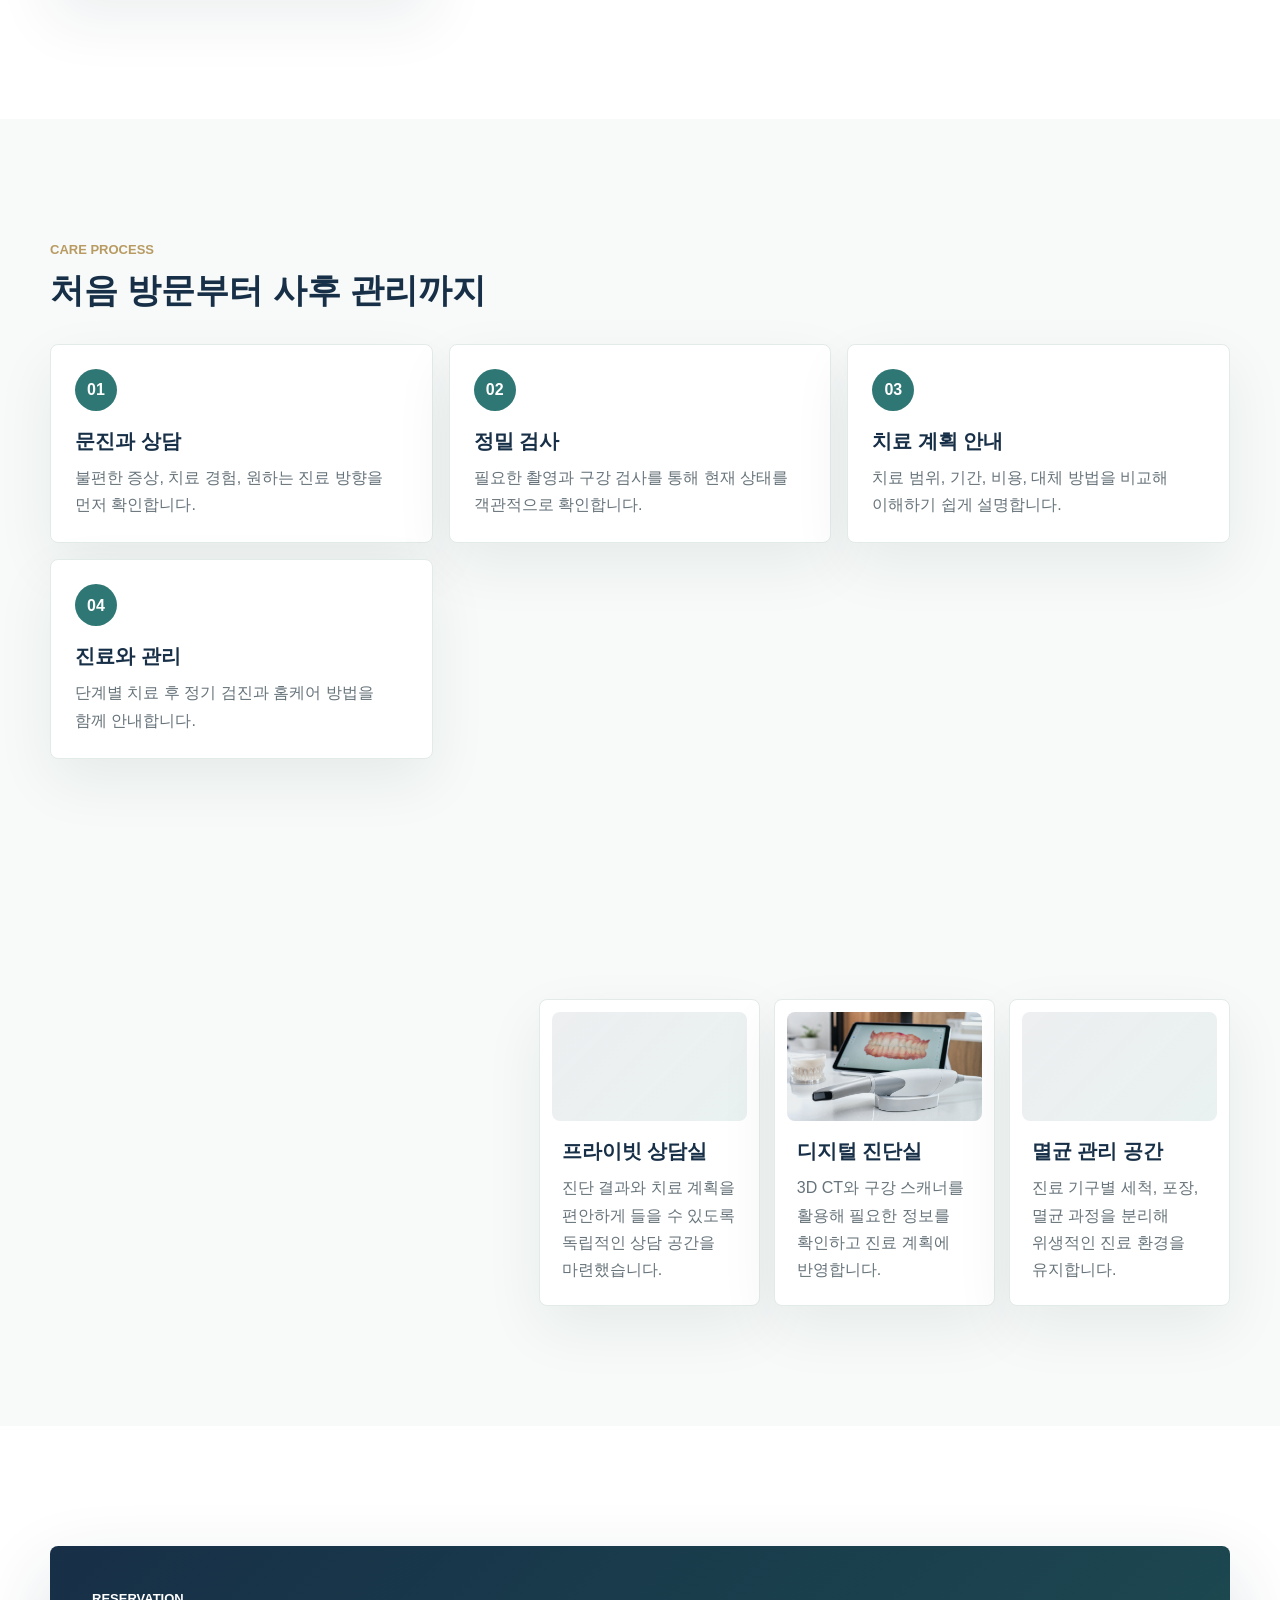
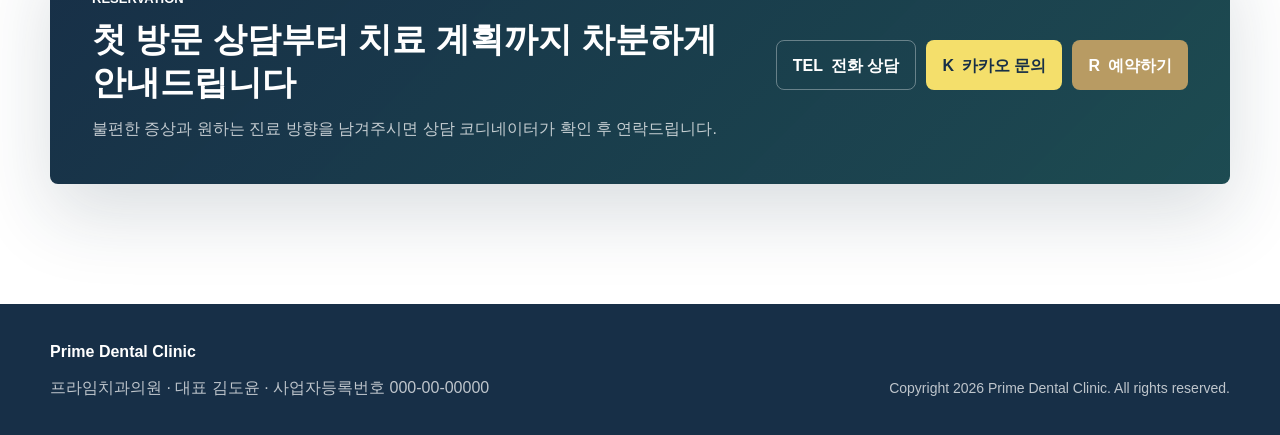
==== commit 065045b5: "Polish dental site visuals and interactions" ====
--- a/about.html
+++ b/about.html
@@ -45,7 +45,7 @@
   </header>
 
   <main>
-    <section class="subpage-hero">
+    <section class="subpage-hero about-hero">
       <div class="container reveal">
         <p class="section-eyebrow">About Clinic</p>
         <h1>편안함과 정밀함을 함께 생각하는 프리미엄 치과</h1>
@@ -134,7 +134,7 @@
       </div>
     </section>
 
-    <section class="equipment-section">
+    <section class="equipment-section about-facilities">
       <div class="container section-grid">
         <div class="section-heading reveal">
           <p class="section-eyebrow">Facilities</p>
@@ -167,7 +167,7 @@
           </div>
           <div class="cta-actions">
             <a href="tel:0200000000" class="cta-button cta-button-outline"><span aria-hidden="true">TEL</span>전화 상담</a>
-            <a href="#" class="cta-button cta-button-kakao"><span aria-hidden="true">K</span>카카오 문의</a>
+            <a href="reservation.html" class="cta-button cta-button-kakao"><span aria-hidden="true">K</span>카카오 문의</a>
             <a href="reservation.html" class="cta-button cta-button-primary"><span aria-hidden="true">R</span>예약하기</a>
           </div>
         </div>
@@ -187,7 +187,7 @@
 
   <div class="fixed-cta" aria-label="빠른 상담 메뉴">
     <a href="tel:0200000000" class="fixed-cta-button"><span aria-hidden="true">TEL</span><strong>전화</strong></a>
-    <a href="#" class="fixed-cta-button"><span aria-hidden="true">K</span><strong>카카오</strong></a>
+    <a href="reservation.html" class="fixed-cta-button"><span aria-hidden="true">K</span><strong>카카오</strong></a>
     <a href="reservation.html" class="fixed-cta-button primary"><span aria-hidden="true">R</span><strong>예약</strong></a>
   </div>
 
--- a/css/common.css
+++ b/css/common.css
@@ -15,9 +15,9 @@
   --container-width: 1180px;
   --container-padding: 20px;
   --header-height: 64px;
-  --radius-small: 14px;
-  --radius-medium: 28px;
-  --radius-large: 32px;
+  --radius-small: 8px;
+  --radius-medium: 8px;
+  --radius-large: 12px;
   --shadow-soft: 0 22px 60px rgba(15, 45, 58, 0.07);
   --shadow-hover: 0 30px 72px rgba(15, 45, 58, 0.12);
   --transition-base: 0.3s ease;
@@ -35,9 +35,14 @@
   color: var(--text);
   background: var(--bg);
   line-height: 1.7;
-  letter-spacing: -0.02em;
+  letter-spacing: 0;
   overflow-x: hidden;
   padding-bottom: 82px;
+}
+
+html,
+body {
+  max-width: 100%;
 }
 
 img {
@@ -71,7 +76,7 @@
   color: var(--navy);
   line-height: 1.25;
   font-weight: 700;
-  letter-spacing: -0.04em;
+  letter-spacing: 0;
 }
 
 h1 {
@@ -156,9 +161,14 @@
 }
 
 .reveal {
+  opacity: 1;
+  transform: none;
+  transition: opacity 0.7s ease, transform 0.7s ease;
+}
+
+.js-enabled .reveal {
   opacity: 0;
   transform: translateY(32px);
-  transition: opacity 0.7s ease, transform 0.7s ease;
 }
 
 .reveal.is-visible {
--- a/css/main.css
+++ b/css/main.css
@@ -4,7 +4,7 @@
   left: 0;
   right: 0;
   z-index: 1000;
-  background: rgba(255, 255, 255, 0.82);
+  background: rgba(255, 255, 255, 0.9);
   border-bottom: 1px solid var(--line);
   backdrop-filter: blur(18px);
   -webkit-backdrop-filter: blur(18px);
@@ -125,17 +125,54 @@
   overflow: hidden;
   padding: 72px 0 28px;
   background:
-    linear-gradient(90deg, rgba(23, 47, 71, 0.94) 0%, rgba(23, 47, 71, 0.78) 48%, rgba(23, 47, 71, 0.52) 100%),
+    linear-gradient(90deg, rgba(23, 47, 71, 0.88) 0%, rgba(23, 47, 71, 0.62) 45%, rgba(23, 47, 71, 0.22) 100%),
+    url("../images/hero-clinic.png") center / cover no-repeat,
     linear-gradient(135deg, #193149 0%, #2e6d6a 54%, #d7e2df 100%);
 }
 
 /* Subpage shared styles */
 .subpage-hero {
+  min-height: 360px;
+  display: flex;
+  align-items: end;
   padding: 92px 0 64px;
   color: var(--white);
   background:
-    linear-gradient(135deg, rgba(23, 47, 71, 0.96), rgba(29, 77, 82, 0.9)),
+    linear-gradient(90deg, rgba(23, 47, 71, 0.94), rgba(29, 77, 82, 0.78)),
     var(--navy);
+  background-size: cover;
+  background-position: center;
+  background-repeat: no-repeat;
+}
+
+.subpage-hero.about-hero {
+  background-image:
+    linear-gradient(90deg, rgba(23, 47, 71, 0.86), rgba(29, 77, 82, 0.34)),
+    url("../images/about-hero.png");
+}
+
+.subpage-hero.doctors-hero {
+  background-image:
+    linear-gradient(90deg, rgba(23, 47, 71, 0.86), rgba(29, 77, 82, 0.34)),
+    url("../images/doctors-hero.png");
+}
+
+.subpage-hero.treatments-hero {
+  background-image:
+    linear-gradient(90deg, rgba(23, 47, 71, 0.86), rgba(29, 77, 82, 0.34)),
+    url("../images/treatments-hero.png");
+}
+
+.subpage-hero.reservation-hero {
+  background-image:
+    linear-gradient(90deg, rgba(23, 47, 71, 0.86), rgba(29, 77, 82, 0.34)),
+    url("../images/reservation-hero.png");
+}
+
+.subpage-hero.location-hero {
+  background-image:
+    linear-gradient(90deg, rgba(23, 47, 71, 0.86), rgba(29, 77, 82, 0.34)),
+    url("../images/location-hero.png");
 }
 
 .subpage-hero .section-eyebrow,
@@ -255,6 +292,112 @@
   transform: scale(1.04);
 }
 
+.treatment-image.image-implant,
+.treatment-detail-image.image-implant {
+  background-image:
+    linear-gradient(135deg, rgba(23, 47, 71, 0.08), rgba(47, 119, 117, 0.14)),
+    url("../images/treatment-implant.png");
+}
+
+.treatment-image.image-orthodontics,
+.treatment-detail-image.image-orthodontics {
+  background-image:
+    linear-gradient(135deg, rgba(23, 47, 71, 0.08), rgba(47, 119, 117, 0.14)),
+    url("../images/treatment-orthodontics.png");
+}
+
+.treatment-image.image-aesthetic,
+.treatment-detail-image.image-aesthetic {
+  background-image:
+    linear-gradient(135deg, rgba(23, 47, 71, 0.08), rgba(47, 119, 117, 0.14)),
+    url("../images/treatment-aesthetic.png");
+}
+
+.treatment-image.image-cavity,
+.treatment-detail-image.image-cavity {
+  background-image:
+    linear-gradient(135deg, rgba(23, 47, 71, 0.08), rgba(47, 119, 117, 0.14)),
+    url("../images/treatment-cavity.png");
+}
+
+.treatment-detail-image.image-root-canal {
+  background-image:
+    linear-gradient(135deg, rgba(23, 47, 71, 0.08), rgba(47, 119, 117, 0.14)),
+    url("../images/treatment-root-canal.png");
+}
+
+.treatment-image.image-gum-care,
+.treatment-detail-image.image-gum-care {
+  background-image:
+    linear-gradient(135deg, rgba(23, 47, 71, 0.08), rgba(47, 119, 117, 0.14)),
+    url("../images/treatment-gum-care.png");
+}
+
+.treatment-image.image-scaling,
+.treatment-detail-image.image-scaling {
+  background-image:
+    linear-gradient(135deg, rgba(23, 47, 71, 0.08), rgba(47, 119, 117, 0.14)),
+    url("../images/treatment-scaling.png");
+}
+
+.treatment-detail-image.image-wisdom-tooth {
+  background-image:
+    linear-gradient(135deg, rgba(23, 47, 71, 0.08), rgba(47, 119, 117, 0.14)),
+    url("../images/treatment-wisdom-tooth.png");
+}
+
+.treatment-image[class*="image-"],
+.treatment-detail-image[class*="image-"] {
+  background-size: 100%, cover;
+  background-position: center;
+  background-repeat: no-repeat;
+  transition: background-size var(--transition-base);
+}
+
+.treatment-image,
+.treatment-detail-image,
+.doctor-photo,
+.doctor-detail-photo,
+.case-image,
+.equipment-list article::before,
+.reservation-guide-card::before,
+.location-panel::before,
+.map-placeholder {
+  image-rendering: auto;
+}
+
+.treatment-image[class*="image-"]::before,
+.treatment-detail-image[class*="image-"]::before {
+  display: none;
+}
+
+.treatment-card:hover .treatment-image[class*="image-"],
+.treatment-detail-card:hover .treatment-detail-image[class*="image-"] {
+  background-size: 100%, 104%;
+}
+
+.doctor-photo.image-doctor-kim,
+.doctor-detail-photo.image-doctor-kim {
+  background-image: url("../images/doctor-kim-doyoon.png");
+}
+
+.doctor-photo.image-doctor-lee,
+.doctor-detail-photo.image-doctor-lee {
+  background-image: url("../images/doctor-lee-seoyeon.png");
+}
+
+.doctor-photo.image-doctor-park,
+.doctor-detail-photo.image-doctor-park {
+  background-image: url("../images/doctor-park-jihoon.png");
+}
+
+.doctor-photo[class*="image-doctor"],
+.doctor-detail-photo[class*="image-doctor"] {
+  background-size: cover;
+  background-position: center top;
+  background-repeat: no-repeat;
+}
+
 .doctor-detail-content,
 .treatment-detail-content {
   padding: 24px;
@@ -376,6 +519,17 @@
 
 .reservation-guide-card .location-buttons {
   margin-top: 18px;
+}
+
+.reservation-guide-card::before {
+  content: "";
+  display: block;
+  aspect-ratio: 16 / 9;
+  margin-bottom: 22px;
+  border-radius: var(--radius-small);
+  background:
+    linear-gradient(135deg, rgba(23, 47, 71, 0.08), rgba(47, 119, 117, 0.1)),
+    url("../images/treatment-room.png") center / cover no-repeat;
 }
 
 .form-wide {
@@ -430,7 +584,7 @@
     radial-gradient(circle at 78% 28%, rgba(255, 255, 255, 0.34) 0 9%, transparent 22%),
     linear-gradient(135deg, transparent 0 42%, rgba(255, 255, 255, 0.16) 42% 58%, transparent 58%),
     linear-gradient(90deg, transparent 0 46%, rgba(232, 244, 239, 0.2) 46% 100%);
-  opacity: 0.9;
+  opacity: 0.45;
 }
 
 .hero-section::after {
@@ -474,8 +628,14 @@
   max-width: 760px;
   margin-top: 18px;
   color: var(--white);
-  font-size: clamp(42px, 12vw, 64px);
+  font-size: clamp(38px, 11vw, 64px);
   line-height: 1.12;
+  overflow-wrap: anywhere;
+  word-break: normal;
+}
+
+.hero-title span {
+  display: inline;
 }
 
 .hero-description {
@@ -483,6 +643,7 @@
   margin-top: 18px;
   color: rgba(255, 255, 255, 0.78);
   font-size: clamp(16px, 4vw, 20px);
+  overflow-wrap: anywhere;
 }
 
 .hero-actions {
@@ -594,7 +755,17 @@
   background: var(--primary-dark);
 }
 
+.form-message {
+  grid-column: 1 / -1;
+  min-height: 22px;
+  margin: 0;
+  color: var(--primary-dark);
+  font-size: 14px;
+  font-weight: 700;
+}
+
 .clinic-section,
+.clinic-gallery-section,
 .treatment-section,
 .doctors-section,
 .before-after-section,
@@ -607,6 +778,7 @@
 }
 
 .clinic-section,
+.clinic-gallery-section,
 .doctors-section,
 .equipment-section,
 .faq-section,
@@ -614,6 +786,127 @@
   background: var(--bg-soft);
 }
 
+.home-equipment {
+  position: relative;
+  overflow: hidden;
+  background:
+    linear-gradient(180deg, var(--bg-soft) 0%, #ffffff 44%, var(--bg-soft) 100%);
+}
+
+.clinic-content {
+  position: relative;
+  overflow: hidden;
+  min-height: 430px;
+  display: flex;
+  flex-direction: column;
+  justify-content: flex-end;
+  padding: 24px;
+  border-radius: var(--radius-medium);
+  color: var(--white);
+  background:
+    linear-gradient(180deg, rgba(23, 47, 71, 0.03), rgba(23, 47, 71, 0.82)),
+    url("../images/clinic-lobby.png") center / cover no-repeat;
+  box-shadow: var(--shadow-soft);
+}
+
+.clinic-content p,
+.clinic-content .feature-list li {
+  color: var(--white);
+}
+
+.clinic-content .feature-list li {
+  border-left-color: var(--accent);
+  background: rgba(255, 255, 255, 0.14);
+  backdrop-filter: blur(10px);
+}
+
+.clinic-gallery {
+  position: relative;
+}
+
+.clinic-gallery-section .container {
+  max-width: none;
+  padding-left: clamp(16px, 2vw, 32px);
+  padding-right: clamp(16px, 2vw, 32px);
+}
+
+.gallery-header {
+  max-width: var(--container-width);
+  margin: 0 auto 30px;
+}
+
+.gallery-header .section-heading {
+  margin-bottom: 0;
+}
+
+.gallery-header .section-heading p:not(.section-eyebrow) {
+  max-width: 520px;
+  margin-top: 12px;
+}
+
+.gallery-grid {
+  display: grid;
+  grid-template-columns: 1fr;
+  gap: 14px;
+}
+
+.gallery-card {
+  position: relative;
+  min-width: 0;
+  overflow: hidden;
+  border: 0;
+  border-radius: var(--radius-medium);
+  background: var(--navy);
+  box-shadow: 0 24px 64px rgba(15, 45, 58, 0.12);
+  transition: transform var(--transition-base), box-shadow var(--transition-base);
+}
+
+.gallery-card:hover {
+  transform: translateY(-6px);
+  box-shadow: 0 34px 82px rgba(15, 45, 58, 0.16);
+}
+
+.gallery-card img {
+  display: block;
+  width: 100%;
+  aspect-ratio: 5 / 4;
+  object-fit: cover;
+  object-position: center;
+  transition: transform 0.5s ease;
+}
+
+.gallery-card:hover img {
+  transform: scale(1.03);
+}
+
+.gallery-card figcaption {
+  position: absolute;
+  left: 0;
+  right: 0;
+  bottom: 0;
+  display: flex;
+  align-items: center;
+  justify-content: space-between;
+  gap: 12px;
+  min-height: 72px;
+  padding: 18px;
+  color: var(--white);
+  background: linear-gradient(180deg, transparent, rgba(12, 28, 43, 0.82));
+  font-weight: 800;
+}
+
+.gallery-card figcaption span {
+  color: var(--accent);
+  font-size: 12px;
+  text-transform: uppercase;
+}
+
+.gallery-card figcaption strong {
+  color: var(--white);
+  font-size: 18px;
+}
+
+
 .feature-list {
   display: grid;
   gap: 10px;
@@ -628,7 +921,7 @@
 }
 
 .doctor-card,
-.review-card,
+.review-slide,
 .equipment-list article {
   padding: 22px;
   border: 1px solid var(--line);
@@ -639,7 +932,7 @@
 }
 
 .doctor-card:hover,
-.review-card:hover,
+.review-slide:hover,
 .equipment-list article:hover {
   transform: translateY(-6px);
   border-color: rgba(184, 155, 99, 0.3);
@@ -700,7 +993,7 @@
 }
 
 .treatment-card p,
-.review-card p,
+.review-slide p,
 .equipment-list p {
   margin-top: 10px;
 }
@@ -783,12 +1076,54 @@
   background:
     linear-gradient(145deg, rgba(23, 47, 71, 0.08), rgba(255, 255, 255, 0.2)),
     var(--secondary);
+  background-size: cover;
+  background-position: center;
+  background-repeat: no-repeat;
 }
 
 .case-image.after {
   background:
     linear-gradient(145deg, rgba(184, 155, 99, 0.15), rgba(255, 255, 255, 0.25)),
     var(--accent-soft);
+  background-size: cover;
+  background-position: center;
+  background-repeat: no-repeat;
+}
+
+.case-card:nth-child(1) .case-image.before {
+  background-image:
+    linear-gradient(145deg, rgba(23, 47, 71, 0.08), rgba(255, 255, 255, 0.1)),
+    url("../images/case-cosmetic-before.png");
+}
+
+.case-card:nth-child(1) .case-image.after {
+  background-image:
+    linear-gradient(145deg, rgba(184, 155, 99, 0.08), rgba(255, 255, 255, 0.1)),
+    url("../images/case-cosmetic-after.png");
+}
+
+.case-card:nth-child(2) .case-image.before {
+  background-image:
+    linear-gradient(145deg, rgba(23, 47, 71, 0.08), rgba(255, 255, 255, 0.1)),
+    url("../images/case-whitening-before.png");
+}
+
+.case-card:nth-child(2) .case-image.after {
+  background-image:
+    linear-gradient(145deg, rgba(184, 155, 99, 0.08), rgba(255, 255, 255, 0.1)),
+    url("../images/case-whitening-after.png");
+}
+
+.case-card:nth-child(3) .case-image.before {
+  background-image:
+    linear-gradient(145deg, rgba(23, 47, 71, 0.08), rgba(255, 255, 255, 0.1)),
+    url("../images/case-resin-before.png");
+}
+
+.case-card:nth-child(3) .case-image.after {
+  background-image:
+    linear-gradient(145deg, rgba(184, 155, 99, 0.08), rgba(255, 255, 255, 0.1)),
+    url("../images/case-resin-after.png");
 }
 
 .case-image span {
@@ -798,7 +1133,7 @@
   padding: 0 9px;
   border-radius: 999px;
   color: var(--navy);
-  background: rgba(255, 255, 255, 0.78);
+  background: rgba(255, 255, 255, 0.88);
   font-size: 12px;
   font-weight: 800;
   letter-spacing: 0;
@@ -833,12 +1168,153 @@
   font-size: 14px;
 }
 
-.equipment-list {
-  display: grid;
+.equipment-showcase {
+  display: grid;
+  gap: 34px;
+  max-width: 1320px;
+}
+
+.equipment-copy {
+  position: relative;
+  z-index: 1;
+  max-width: 760px;
+}
+
+.equipment-copy p:not(.section-eyebrow) {
+  margin-top: 16px;
+  font-size: 17px;
+}
+
+.equipment-metrics {
+  display: grid;
+  grid-template-columns: repeat(3, minmax(0, 1fr));
   gap: 14px;
-}
-
-.review-card span {
+  margin-top: 28px;
+  max-width: 760px;
+}
+
+.equipment-metrics span {
+  min-width: 0;
+  padding: 18px 20px;
+  border: 1px solid var(--line);
+  border-radius: var(--radius-small);
+  color: var(--subtext);
+  background: rgba(255, 255, 255, 0.86);
+  font-size: 13px;
+  font-weight: 700;
+  box-shadow: 0 18px 48px rgba(15, 45, 58, 0.06);
+}
+
+.equipment-metrics strong {
+  display: block;
+  margin-bottom: 4px;
+  color: var(--primary-dark);
+  font-size: 18px;
+  line-height: 1.2;
+}
+
+.equipment-panel {
+  position: relative;
+  z-index: 0;
+  display: grid;
+  gap: 18px;
+  padding: 28px;
+  border-radius: var(--radius-large);
+  background:
+    linear-gradient(180deg, rgba(232, 244, 239, 0.82), rgba(255, 255, 255, 0.9));
+  box-shadow: inset 0 1px 0 rgba(255, 255, 255, 0.8);
+}
+
+.equipment-feature {
+  display: grid;
+  gap: 18px;
+  padding: 18px;
+  border: 1px solid var(--line);
+  border-radius: var(--radius-medium);
+  background: rgba(255, 255, 255, 0.9);
+  box-shadow: var(--shadow-soft);
+  transition: transform var(--transition-base), box-shadow var(--transition-base), border-color var(--transition-base);
+}
+
+.equipment-feature:hover {
+  transform: translateY(-6px);
+  border-color: rgba(47, 119, 117, 0.22);
+  box-shadow: var(--shadow-hover);
+}
+
+.equipment-feature-image {
+  min-height: 280px;
+  border-radius: var(--radius-small);
+  background-size: cover;
+  background-position: center;
+  background-repeat: no-repeat;
+}
+
+.equipment-feature .image-ct {
+  background-image:
+    linear-gradient(135deg, rgba(23, 47, 71, 0.05), rgba(47, 119, 117, 0.08)),
+    url("../images/dental-ct-scanner.png");
+}
+
+.equipment-feature .image-scanner {
+  background-image:
+    linear-gradient(135deg, rgba(23, 47, 71, 0.05), rgba(47, 119, 117, 0.08)),
+    url("../images/intraoral-scanner.png");
+}
+
+.equipment-feature .image-sterilization {
+  background-image:
+    linear-gradient(135deg, rgba(23, 47, 71, 0.05), rgba(47, 119, 117, 0.08)),
+    url("../images/sterilization-room.png");
+}
+
+.equipment-feature > div:last-child {
+  padding: 4px 6px 10px;
+}
+
+.equipment-feature span {
+  display: inline-flex;
+  margin-bottom: 10px;
+  color: var(--accent);
+  font-size: 13px;
+  font-weight: 800;
+  text-transform: uppercase;
+}
+
+.equipment-feature p {
+  margin-top: 12px;
+  font-size: 17px;
+}
+
+.about-facilities .equipment-list {
+  display: grid;
+  gap: 14px;
+}
+
+.about-facilities .equipment-list article::before {
+  content: "";
+  display: block;
+  aspect-ratio: 16 / 9;
+  margin: -10px -10px 18px;
+  border-radius: var(--radius-small);
+  background:
+    linear-gradient(135deg, rgba(23, 47, 71, 0.08), rgba(47, 119, 117, 0.1)),
+    url("../images/consultation-room.png") center / cover no-repeat;
+}
+
+.about-facilities .equipment-list article:nth-child(2)::before {
+  background-image:
+    linear-gradient(135deg, rgba(23, 47, 71, 0.08), rgba(47, 119, 117, 0.1)),
+    url("../images/intraoral-scanner.png");
+}
+
+.about-facilities .equipment-list article:nth-child(3)::before {
+  background-image:
+    linear-gradient(135deg, rgba(23, 47, 71, 0.08), rgba(47, 119, 117, 0.1)),
+    url("../images/sterilization-room.png");
+}
+
+.review-slide span {
   display: block;
   margin-top: 18px;
   color: var(--primary);
@@ -846,82 +1322,103 @@
   font-weight: 700;
 }
 
-.review-slider {
+.review-section {
+  overflow: hidden;
+}
+
+.review-section .container {
+  max-width: none;
+  padding-left: 0;
+  padding-right: 0;
+}
+
+.review-section .section-heading {
+  max-width: var(--container-width);
+  margin-left: auto;
+  margin-right: auto;
+  padding-left: var(--container-padding);
+  padding-right: var(--container-padding);
+}
+
+.review-marquee {
   position: relative;
+  width: 100%;
+  overflow: hidden;
+  padding: 10px 0 22px;
+}
+
+.review-marquee::before,
+.review-marquee::after {
+  content: "";
+  position: absolute;
+  top: 0;
+  bottom: 0;
+  z-index: 2;
+  width: min(12vw, 150px);
+  pointer-events: none;
+}
+
+.review-marquee::before {
+  left: 0;
+  background: linear-gradient(90deg, var(--bg), transparent);
+}
+
+.review-marquee::after {
+  right: 0;
+  background: linear-gradient(270deg, var(--bg), transparent);
 }
 
 .review-track {
-  position: relative;
-  min-height: 230px;
-  overflow: hidden;
+  width: max-content;
+  display: flex;
+  gap: 18px;
+  animation: reviewMarquee 42s linear infinite;
+  will-change: transform;
+}
+
+.review-marquee:hover .review-track {
+  animation-play-state: paused;
 }
 
 .review-slide {
-  position: absolute;
-  inset: 0;
-  opacity: 0;
-  transform: translateX(16px);
-  pointer-events: none;
-  transition: opacity 0.45s ease, transform 0.45s ease;
-}
-
-.review-slide.is-active {
-  opacity: 1;
-  transform: translateX(0);
-  pointer-events: auto;
-}
-
-.review-slide .review-card {
+  width: min(430px, 84vw);
   min-height: 230px;
   display: flex;
   flex-direction: column;
   justify-content: center;
 }
 
-.review-slider-controls {
-  display: flex;
-  align-items: center;
-  justify-content: center;
-  gap: 12px;
-  margin-top: 18px;
-}
-
-.slider-button {
-  min-width: 56px;
-  height: 36px;
-  padding: 0 12px;
-  border: 1px solid var(--line);
-  border-radius: var(--radius-small);
-  color: var(--navy);
-  font-size: 13px;
-  font-weight: 700;
-  background: var(--bg);
-  transition: transform var(--transition-base), box-shadow var(--transition-base), background var(--transition-base);
-}
-
-.slider-button:hover {
-  transform: translateY(-2px);
-  background: var(--secondary);
-  box-shadow: var(--shadow-soft);
-}
-
-.slider-dots {
-  display: inline-flex;
-  align-items: center;
-  justify-content: center;
-  gap: 8px;
-}
-
-.slider-dot {
-  width: 9px;
-  height: 9px;
-  padding: 0;
-  border-radius: 50%;
-  background: var(--line);
-}
-
-.slider-dot.is-active {
-  background: var(--primary);
+.review-slide::before {
+  content: "“";
+  margin-bottom: 12px;
+  color: var(--accent);
+  font-size: 38px;
+  line-height: 0.7;
+  font-weight: 800;
+}
+
+@keyframes reviewMarquee {
+  from {
+    transform: translateX(0);
+  }
+
+  to {
+    transform: translateX(calc(-50% - 9px));
+  }
+}
+
+@media (prefers-reduced-motion: reduce) {
+  .review-track {
+    width: auto;
+    overflow-x: auto;
+    animation: none;
+    scroll-snap-type: inline mandatory;
+  }
+
+  .review-slide {
+    flex: 0 0 min(380px, 82vw);
+    scroll-snap-align: start;
+  }
 }
 
 .faq-list {
@@ -1055,6 +1552,7 @@
   z-index: 900;
   display: grid;
   grid-template-columns: repeat(3, minmax(0, 1fr));
+  width: 100%;
   border-top: 1px solid var(--line);
   background: rgba(255, 255, 255, 0.96);
   box-shadow: 0 -12px 28px rgba(23, 47, 71, 0.1);
@@ -1063,6 +1561,7 @@
 .fixed-cta-button {
   min-height: 64px;
   display: inline-flex;
+  min-width: 0;
   flex-direction: column;
   align-items: center;
   justify-content: center;
@@ -1098,8 +1597,20 @@
   gap: 18px;
 }
 
+.location-panel::before {
+  content: "";
+  display: block;
+  aspect-ratio: 16 / 9;
+  border-radius: var(--radius-medium);
+  background:
+    linear-gradient(135deg, rgba(23, 47, 71, 0.08), rgba(47, 119, 117, 0.1)),
+    url("../images/clinic-exterior.png") center / cover no-repeat;
+  box-shadow: var(--shadow-soft);
+}
+
 .map-placeholder {
   width: 100%;
+  min-height: 420px;
   aspect-ratio: 4 / 3;
   align-self: start;
   display: flex;
@@ -1109,17 +1620,9 @@
   color: var(--primary-dark);
   font-weight: 800;
   background:
-    linear-gradient(135deg, rgba(47, 119, 117, 0.14), rgba(184, 155, 99, 0.16)),
+    linear-gradient(135deg, rgba(47, 119, 117, 0.08), rgba(184, 155, 99, 0.1)),
+    url("../images/location-map.png") center / cover no-repeat,
     var(--secondary);
-}
-
-.map-placeholder span {
-  display: inline-flex;
-  min-height: 36px;
-  align-items: center;
-  padding: 0 14px;
-  border-radius: 999px;
-  background: rgba(255, 255, 255, 0.72);
 }
 
 .location-info {
--- a/css/responsive.css
+++ b/css/responsive.css
@@ -47,6 +47,10 @@
 
   .hero-quick-cards {
     grid-template-columns: repeat(3, minmax(0, 1fr));
+  }
+
+  .gallery-grid {
+    grid-template-columns: repeat(2, minmax(0, 1fr));
   }
 }
 
@@ -81,6 +85,24 @@
   }
 }
 
+@media (max-width: 480px) {
+  .header-button {
+    display: none;
+  }
+
+  .hero-section {
+    min-height: 700px;
+  }
+
+  .hero-title {
+    font-size: 40px;
+  }
+
+  .hero-title span {
+    display: block;
+  }
+}
+
 @media (min-width: 900px) {
 
   .hero-section {
@@ -122,6 +144,7 @@
   }
 
   .clinic-section,
+  .clinic-gallery-section,
   .treatment-section,
   .doctors-section,
   .before-after-section,
@@ -160,6 +183,24 @@
     grid-template-columns: repeat(3, minmax(0, 1fr));
   }
 
+  .gallery-grid {
+    grid-template-columns: repeat(4, minmax(0, 1fr));
+    gap: 14px;
+  }
+
+  .review-track {
+    grid-auto-columns: calc((100% - 32px) / 3);
+  }
+
+  .equipment-showcase {
+    grid-template-columns: 1fr;
+  }
+
+  .equipment-panel {
+    grid-template-columns: repeat(3, minmax(0, 1fr));
+    margin-top: -12px;
+  }
+
   .equipment-list {
     grid-template-columns: repeat(3, minmax(0, 1fr));
   }
